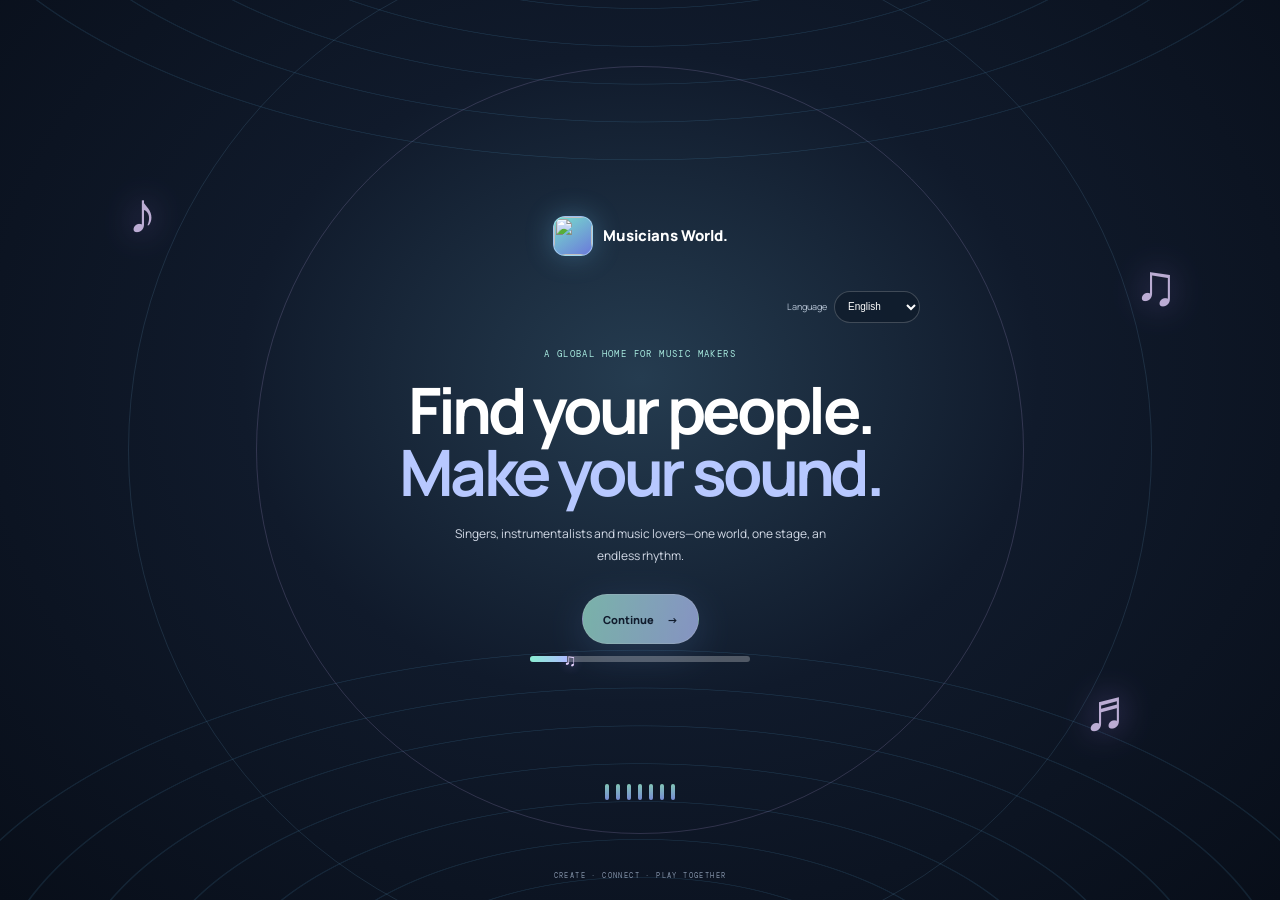
==== mobile/index.html @ e8fdbe84 "Prepare Musicians World for Vercel deployment Co-authored-by: Copilot <223556219+Copilot@users.norep" ====
<!doctype html>
<html lang="en">
<head>
	<meta charset="utf-8">
	<meta name="viewport" content="width=device-width, initial-scale=1, viewport-fit=cover">
	<meta name="theme-color" content="#0b0911">
	<meta name="description" content="Sign in to Musicians World, a global community for musicians.">
	<title>Musicians World | Mobile access</title>
	<link rel="icon" type="image/svg+xml" href="/assets/musicians-world-profile.svg">
	<link rel="stylesheet" href="/mobile/style.css?v=9">
	<script src="/translations.js?v=4" defer></script>
	<script src="/app.js?v=32" defer></script>
</head>
<body>
	<section class="music-splash" id="welcomeSplash" aria-label="Welcome to Musicians World">
		<div class="splash-stage" aria-hidden="true"><span class="splash-orbit orbit-one"></span><span class="splash-orbit orbit-two"></span><span class="splash-note note-one">♪</span><span class="splash-note note-two">♫</span><span class="splash-note note-three">♬</span><span class="splash-equalizer"><i></i><i></i><i></i><i></i><i></i><i></i><i></i></span></div>
		<div class="splash-content"><a class="splash-brand" href="/mobile" aria-label="Musicians World home"><span class="splash-brand-mark"><img src="/assets/musicians-world-profile.svg" alt=""></span><span>Musicians World<span class="brand-dot">.</span></span></a><label class="splash-language"><span>Language</span><select id="introLanguage" aria-label="Choose page language"><option value="en">English</option><option value="es">Español</option><option value="fr">Français</option><option value="pt">Português</option><option value="sw">Kiswahili</option></select></label><p class="splash-kicker">A global home for music makers</p><h1>Find your people.<br><span>Make your sound.</span></h1><p class="splash-copy">Singers, instrumentalists and music lovers—one world, one stage, an endless rhythm.</p><button class="splash-enter" type="button" data-enter-site disabled>Continue <span aria-hidden="true">→</span></button><div class="splash-progress-track" id="splashProgressTrack"><progress class="splash-progress" id="splashProgress" max="30" value="0" aria-label="Welcome screen progress"></progress><span class="splash-progress-note" aria-hidden="true">♫</span></div><p class="sr-only" id="splashProgressAnnouncement" role="status" aria-live="polite" aria-atomic="true"></p></div>
		<span class="splash-bottom">CREATE · CONNECT · PLAY TOGETHER</span>
	</section>
	<main class="mobile-auth" id="loginView">
		<header class="mobile-header">
			<a class="mobile-logo" href="/mobile" aria-label="Musicians World mobile home"><span class="mobile-mark"><img src="/assets/musicians-world-profile.svg" alt=""></span><span>Musicians World<span class="period">.</span></span></a>
			<span class="secure-label"><span aria-hidden="true"></span>Secure access</span>
		</header>
		<div class="mobile-card">
			<section id="setupStep" hidden>
				<p class="mobile-step"><span></span>Initial setup · Admin</p>
				<h1>Create your admin account</h1>
				<p class="mobile-intro">Set up the account that manages staff access. Use a unique password with at least 12 characters.</p>
				<form id="setupForm">
					<div class="mobile-field"><label for="setupName">Full name</label><input id="setupName" name="name" autocomplete="name" maxlength="80" required></div>
					<div class="mobile-field"><label for="setupEmail">Email <span class="optional">optional</span></label><input id="setupEmail" name="email" type="email" autocomplete="email" maxlength="254"></div>
					<div class="mobile-field"><label for="setupUsername">Username</label><input id="setupUsername" name="username" autocomplete="username" minlength="3" maxlength="32" pattern="[A-Za-z0-9._]{3,32}" required></div>
					<div class="mobile-field"><label for="setupPassword">Password</label><input id="setupPassword" name="password" type="password" autocomplete="new-password" minlength="12" maxlength="1024" required></div>
					<button class="mobile-primary" type="submit">Create admin account <span aria-hidden="true">→</span></button>
					<p class="mobile-message" id="setupMessage" role="alert"></p>
				</form>
			</section>

			<section id="passwordStep" hidden>
				<p class="mobile-step"><span></span>Account sign in</p>
				<h1>Welcome back</h1>
				<p class="mobile-intro">Sign in to your Musicians World account and continue your journey.</p>
				<form id="loginForm">
					<div class="mobile-field"><label for="username">Email or username</label><input id="username" name="username" autocomplete="username" placeholder="name@example.com or alex.admin" required><p class="mobile-hint">Use the email address on your account or your username.</p></div>
					<div class="mobile-field"><label for="password">Password</label><div class="mobile-password"><input id="password" name="password" type="password" autocomplete="current-password" placeholder="Enter your password" required><button class="mobile-reveal" id="togglePassword" type="button" aria-label="Show password">Show</button></div></div>
					<div class="mobile-field" id="loginOtpField" hidden><label for="loginTotpCode">Authenticator code</label><input id="loginTotpCode" name="totpCode" inputmode="numeric" autocomplete="one-time-code" pattern="[0-9]{6}" maxlength="6" placeholder="000000"><p class="mobile-hint">Enter the current six-digit code from your authenticator app.</p></div>
					<div class="mobile-remember"><label><input id="savePassword" type="checkbox"><span>Save password in this browser</span></label><p class="mobile-hint">Uses your browser password manager. The app never stores your plain-text password.</p></div>
					<button class="mobile-primary" type="submit">Continue securely <span aria-hidden="true">→</span></button>
					<p class="mobile-message" id="loginMessage" role="alert"></p>
				</form>
				<div class="mobile-google" id="googleSignInSection" hidden>
					<p class="mobile-google-divider">Or continue with</p>
					<div id="googleSignInButton"></div>
					<p class="mobile-hint">New Google accounts receive a confirmation email and need administrator approval.</p>
					<p class="mobile-message" id="googleLoginMessage" role="status"></p>
				</div>
				<button class="mobile-link-button" id="showRecoveryButton" type="button">Forgot your password? Recover it with a code</button>
				<button class="mobile-link-button" id="showSignupButton" type="button">Create a viewer account</button>
				<p class="mobile-server-note">Passwords and permissions are checked by the Node.js server. New viewer accounts need administrator approval.</p>
			</section>

			<section id="recoveryStep" hidden>
				<p class="mobile-step"><span></span>Account recovery</p>
				<h1>Reset your password</h1>
				<p class="mobile-intro">Request a one-time code at the email address on your account. If you can’t access that email, contact your administrator.</p>
				<form id="recoveryRequestForm">
					<div class="mobile-field"><label for="recoveryRequestIdentity">Email or username</label><input id="recoveryRequestIdentity" name="identity" autocomplete="username" maxlength="254" required></div>
					<button class="mobile-primary" id="recoveryCodeRequestButton" type="submit">Send verification code <span aria-hidden="true">→</span></button>
					<p class="mobile-hint" id="recoverySetupNote" role="status" hidden>Password recovery is temporarily unavailable because email delivery is not configured. Contact the administrator to configure recovery email.</p>
					<p class="mobile-message" id="recoveryRequestMessage" role="status"></p>
				</form>
				<form id="recoveryVerifyForm" hidden>
					<p class="mobile-hint">If an approved account matches, you’ll receive a code at its registered email address. It expires in 10 minutes. Use a password of at least 12 characters.</p>
					<input id="recoveryIdentity" name="identity" type="hidden">
					<div class="mobile-field"><label for="recoveryCode">Six-digit verification code</label><input id="recoveryCode" name="code" inputmode="numeric" autocomplete="one-time-code" pattern="[0-9]{6}" maxlength="6" required></div>
					<div class="mobile-field"><label for="recoveryNewPassword">New password</label><input id="recoveryNewPassword" name="newPassword" type="password" autocomplete="new-password" minlength="12" maxlength="1024" required></div>
					<div class="mobile-field"><label for="recoveryConfirmPassword">Confirm new password</label><input id="recoveryConfirmPassword" name="confirmPassword" type="password" autocomplete="new-password" minlength="12" maxlength="1024" required></div>
					<button class="mobile-primary" type="submit">Reset password securely <span aria-hidden="true">→</span></button>
					<p class="mobile-message" id="recoveryVerifyMessage" role="alert"></p>
					<button class="mobile-link-button" id="resendRecoveryButton" type="button">Send another code</button>
				</form>
				<button class="mobile-link-button" id="cancelRecoveryButton" type="button">← Back to sign in</button>
			</section>

			<section id="signupStep" hidden>
				<p class="mobile-step"><span></span>New account</p>
				<h1>Create your account</h1>
				<p class="mobile-intro">Request a viewer account with your email and a strong password. An administrator can approve it sooner; if no decision is made, it will be approved automatically after 24 hours.</p>
				<form id="signupForm">
					<div class="mobile-field"><label for="signupName">Full name</label><input id="signupName" name="name" autocomplete="name" maxlength="80" required></div>
					<div class="mobile-field"><label for="signupEmail">Email</label><input id="signupEmail" name="email" type="email" autocomplete="email" maxlength="254" required></div>
					<div class="mobile-field"><label for="signupCountry">Country you’re joining from</label><select id="signupCountry" name="countryCode" autocomplete="country" required><option value="">Choose your country</option></select><p class="mobile-hint">Only administrators can see this registration detail.</p></div>
					<div class="mobile-field"><label for="signupUsername">Username</label><input id="signupUsername" name="username" autocomplete="username" minlength="3" maxlength="32" pattern="[A-Za-z0-9._]{3,32}" required></div>
					<div class="mobile-field"><label for="signupPassword">Password</label><input id="signupPassword" name="password" type="password" autocomplete="new-password" minlength="12" maxlength="1024" required></div>
					<div class="mobile-remember compact"><label><input id="saveSignupPassword" type="checkbox"><span>Save password in this browser</span></label></div>
					<button class="mobile-primary" type="submit">Create viewer account <span aria-hidden="true">→</span></button>
					<p class="mobile-message" id="signupMessage" role="alert"></p> 
				</form>
				<div class="mobile-google" id="googleSignupSection" hidden>
					<p class="mobile-google-divider">Or request access with Google</p>
					<div id="googleSignupButton"></div>
					<p class="mobile-hint">Your verified Google email will receive a confirmation. An administrator can approve your account sooner; otherwise it is approved automatically after 24 hours.</p>
					<p class="mobile-message" id="googleSignupMessage" role="status"></p>
				</div>
				<button class="mobile-link-button" id="cancelSignupButton" type="button">← Back to sign in</button>
			</section>
		</div>
		<footer class="mobile-footer"><span>Secure access to the global musician community.</span><a href="/">Desktop version</a></footer>
	</main>
</body>
</html>
---- mobile/style.css ----
@import url('https://fonts.googleapis.com/css2?family=DM+Mono:wght@400;500&family=Manrope:wght@400;500;600;700;800&display=swap');

:root {
	color-scheme: light;
	--ink: #172823;
	--muted: #68766f;
	--line: #dce3dc;
	--paper: #f4f6f0;
	--white: #fff;
	--green: #176b52;
	--green-dark: #104c3c;
	--lime: #d3ed76;
	--red: #b43b36;
	--mono: 'DM Mono', monospace;
	--sans: 'Manrope', 'Segoe UI', sans-serif;
}

* { box-sizing: border-box; }
[hidden] { display: none !important; }
.music-splash { position: fixed; z-index: 20; inset: 0; display: grid; overflow: hidden; place-items: center; padding: 28px 20px max(50px, env(safe-area-inset-bottom)); isolation: isolate; background: radial-gradient(ellipse at 50% 42%, #253c50 0, #101a2b 44%, #080e19 100%); color: #fff; }
.splash-stage { position: absolute; z-index: -1; inset: 0; overflow: hidden; opacity: .8; }
.splash-stage::before, .splash-stage::after { position: absolute; inset: auto -10% -55% -10%; height: 85%; border-radius: 50%; background: repeating-radial-gradient(ellipse at center, transparent 0 42px, rgba(106,202,255,.13) 43px 44px, transparent 45px 76px); content: ''; animation: splash-stage-pulse 8s ease-in-out infinite alternate; }
.splash-stage::after { inset: -65% -10% auto -10%; transform: rotate(180deg); animation-delay: -4s; }
.splash-orbit { position: absolute; top: 50%; left: 50%; width: 80vw; aspect-ratio: 1; border: 1px solid rgba(135,209,255,.16); border-radius: 50%; transform: translate(-50%,-50%); animation: splash-orbit 22s linear infinite; }
.orbit-two { width: 60vw; border-color: rgba(215,187,255,.22); animation-duration: 17s; animation-direction: reverse; }
.splash-note { position: absolute; color: #e7d2ff; font-size: clamp(32px, 10vw, 58px); text-shadow: 0 0 32px rgba(181,142,255,.8); animation: splash-note-float 5s ease-in-out infinite; }
.note-one { top: 19%; left: 10%; }.note-two { top: 27%; right: 8%; animation-delay: -1.6s; }.note-three { right: 12%; bottom: 17%; animation-delay: -3s; }
.splash-equalizer { position: absolute; bottom: 9%; left: 50%; display: flex; align-items: center; gap: 7px; height: 54px; transform: translateX(-50%); }
.splash-equalizer i { width: 4px; height: 28%; border-radius: 8px; background: linear-gradient(#a0f1da,#92a9ff); animation: splash-equalize .8s ease-in-out infinite alternate; }
.splash-equalizer i:nth-child(2n) { animation-delay: -.3s; }.splash-equalizer i:nth-child(3n) { animation-delay: -.55s; }.splash-equalizer i:nth-child(4n) { animation-delay: -.15s; }
.splash-content { width: min(100%, 560px); text-align: center; animation: splash-arrive .9s cubic-bezier(.2,.8,.2,1) both; }
.splash-brand { display: inline-flex; align-items: center; gap: 10px; margin-bottom: clamp(32px,9vh,65px); color: white; font-size: 15px; font-weight: 800; text-decoration: none; }
.splash-brand-mark { display: grid; width: 40px; height: 40px; place-items: center; overflow: hidden; border: 1px solid rgba(185,221,255,.65); border-radius: 12px; background: linear-gradient(145deg,#77e0cb,#6b78db); color: #101a2b; box-shadow: 0 0 28px rgba(118,206,255,.3); font-size: 15px; }
.splash-brand-mark img, .mobile-mark img { display: block; width: 100%; height: 100%; border-radius: inherit; object-fit: cover; }
.splash-kicker { color: #a7e9de; font: 9px var(--mono); letter-spacing: 1.4px; text-transform: uppercase; }
.splash-content h1 { margin: 19px 0; font-size: clamp(40px, 11vw, 64px); letter-spacing: -.06em; line-height: .98; }
.splash-content h1 span { color: #b7c8ff; }
.splash-copy { max-width: 390px; margin: 0 auto; color: #d3dae7; font-size: 12px; line-height: 1.8; }
.splash-enter { display: inline-flex; min-height: 50px; align-items: center; gap: 13px; margin-top: 28px; padding: 0 20px; border: 1px solid rgba(255,255,255,.25); border-radius: 999px; background: linear-gradient(100deg,#a4efda,#b6c4ff); color: #101a2b; font-size: 11px; font-weight: 800; box-shadow: 0 10px 38px rgba(121,179,255,.23); }
.splash-enter:disabled { cursor: wait; opacity: .7; }
.splash-progress-track { position: relative; width: min(220px, 70vw); margin: 12px auto 0; }
.splash-progress { display: block; width: 100%; height: 6px; overflow: hidden; appearance: none; border: 0; border-radius: 999px; background: rgba(255,255,255,.14); }
.splash-progress::-webkit-progress-bar { border-radius: inherit; background: rgba(255,255,255,.14); }
.splash-progress::-webkit-progress-value { border-radius: inherit; background: linear-gradient(90deg,#8aeed3,#aebdff); transition: width .1s linear; }
.splash-progress::-moz-progress-bar { border-radius: inherit; background: linear-gradient(90deg,#8aeed3,#aebdff); }
.splash-progress-note { position: absolute; top: 50%; left: clamp(9px, var(--progress, 0%), calc(100% - 9px)); color: #e7d2ff; font-size: 17px; line-height: 1; text-shadow: 0 0 10px rgba(181,142,255,.9); transform: translate(-50%, -50%); transition: left .1s linear; }
.splash-bottom { position: absolute; bottom: max(20px, env(safe-area-inset-bottom)); color: #8291a7; font: 7px var(--mono); letter-spacing: 1.4px; }
@keyframes splash-arrive { from { opacity: 0; transform: translateY(20px) scale(.98); } to { opacity: 1; transform: translateY(0) scale(1); } }
@keyframes splash-orbit { to { rotate: 360deg; } }
@keyframes splash-note-float { 0%,100% { transform: translateY(0) rotate(-8deg); } 50% { transform: translateY(-18px) rotate(9deg); } }
@keyframes splash-equalize { to { height: 94%; } }
@keyframes splash-stage-pulse { to { opacity: .38; transform: scale(1.1); } }
@media (prefers-reduced-motion: reduce) { .splash-content, .splash-orbit, .splash-note, .splash-equalizer i, .splash-stage::before, .splash-stage::after { animation: none; } }
.splash-language { display: flex; width: fit-content; align-items: center; gap: 7px; margin: -30px 0 25px auto; color: #b8c5d6; font-size: 9px; }
.splash-language select { width: auto; height: 32px; padding: 0 9px; border: 1px solid rgba(255,255,255,.2); border-radius: 999px; background: rgba(15,27,42,.72); color: white; font-size: 10px; }
.sr-only { position: absolute; width: 1px; height: 1px; overflow: hidden; clip: rect(0,0,0,0); white-space: nowrap; clip-path: inset(50%); }
body { min-width: 0; min-height: 100vh; margin: 0; background: var(--paper); color: var(--ink); font-family: var(--sans); }
button, input { font: inherit; }
button { cursor: pointer; }
button:focus-visible, a:focus-visible, input:focus-visible { outline: 3px solid rgba(23,107,82,.3); outline-offset: 2px; }

.mobile-auth { display: flex; flex-direction: column; width: min(460px, calc(100% - 32px)); min-height: 100vh; margin: 0 auto; padding: max(24px, env(safe-area-inset-top)) 0 max(22px, env(safe-area-inset-bottom)); }
.mobile-header { display: flex; align-items: center; justify-content: space-between; gap: 12px; margin-bottom: clamp(30px, 7vh, 58px); }
.mobile-logo { display: inline-flex; align-items: center; gap: 10px; color: var(--ink); font-size: 15px; font-weight: 800; text-decoration: none; }
.mobile-mark { display: grid; flex: 0 0 38px; place-items: center; width: 38px; height: 38px; overflow: hidden; border-radius: 10px; background: var(--green-dark); color: var(--lime); font-size: 16px; }
.period { color: var(--green); }
.secure-label { display: inline-flex; align-items: center; gap: 7px; color: var(--muted); font: 9px var(--mono); letter-spacing: .3px; text-transform: uppercase; }
.secure-label span, .mobile-step span { width: 7px; height: 7px; border-radius: 50%; background: #64a77e; box-shadow: 0 0 0 4px #e1eee7; }
.mobile-card { flex: 1 0 auto; padding: clamp(23px, 6vw, 36px); border: 1px solid var(--line); border-radius: 12px; background: var(--white); box-shadow: 0 14px 40px rgba(23,40,35,.07); animation: rise .35s ease-out both; }
.mobile-step { display: flex; align-items: center; gap: 9px; margin: 0 0 16px; color: var(--green); font: 10px var(--mono); letter-spacing: .7px; text-transform: uppercase; }
.mobile-step span { width: 6px; height: 6px; background: var(--green); box-shadow: 0 0 0 4px #e1eee7; }
.mobile-card h1 { margin: 0 0 9px; font-size: clamp(26px, 7vw, 32px); letter-spacing: -.8px; line-height: 1.15; }
.mobile-intro { margin: 0 0 25px; color: var(--muted); font-size: 13px; line-height: 1.7; }
.mobile-field { min-width: 0; margin: 16px 0; }
.mobile-field label { display: block; margin-bottom: 7px; font-size: 11px; font-weight: 800; }
.optional { color: var(--muted); font-size: 10px; font-weight: 500; }
.mobile-field input, .mobile-field select { width: 100%; min-height: 48px; padding: 11px 13px; border: 1px solid var(--line); border-radius: 6px; background: #fff; color: var(--ink); font-size: 13px; transition: border-color .15s, box-shadow .15s; }
.mobile-field input:focus, .mobile-field select:focus { border-color: var(--green); box-shadow: 0 0 0 3px rgba(23,107,82,.1); outline: none; }
.mobile-field input::placeholder { color: #98a39c; }
.mobile-hint { margin: 6px 0 0; color: var(--muted); font-size: 10px; line-height: 1.6; }
.mobile-primary { display: flex; align-items: center; justify-content: center; gap: 8px; width: 100%; min-height: 49px; margin-top: 21px; padding: 11px 15px; border: 0; border-radius: 6px; background: var(--green); color: white; font-size: 12px; font-weight: 800; transition: background .15s, transform .15s; }
.mobile-primary:hover { background: var(--green-dark); }
.mobile-primary:active { transform: translateY(1px); }
.mobile-primary:disabled { cursor: not-allowed; opacity: .65; }
.mobile-password { position: relative; }
.mobile-password input { padding-right: 60px; }
.mobile-reveal { position: absolute; top: 0; right: 3px; min-width: 50px; height: 48px; border: 0; background: transparent; color: var(--muted); font-size: 11px; }
.mobile-message { min-height: 18px; margin: 10px 0 0; color: var(--red); font-size: 11px; line-height: 1.55; }
.mobile-message.success { color: var(--green-dark); }
.mobile-link-button { display: block; min-height: 38px; margin: 8px auto 0; padding: 7px 4px; border: 0; background: transparent; color: var(--muted); font-size: 11px; text-align: center; }
.mobile-link-button:hover { color: var(--green); }
.mobile-server-note { margin: 13px 0 0; color: var(--muted); font-size: 10px; line-height: 1.6; text-align: center; }
.mobile-google { margin-top: 18px; padding-top: 16px; border-top: 1px solid var(--line); }
.mobile-google-divider { margin: 0 0 13px; color: var(--muted); font-size: 10px; text-align: center; }
.mobile-google > div { display: flex; justify-content: center; min-height: 40px; }
.mobile-google .mobile-hint { text-align: center; }
.mobile-footer { display: flex; justify-content: space-between; gap: 12px; margin-top: 20px; color: var(--muted); font-size: 9px; line-height: 1.5; }
.mobile-footer a { flex: 0 0 auto; color: var(--green); text-decoration: none; }
.mobile-footer a:hover { text-decoration: underline; }

@keyframes rise { from { opacity: 0; transform: translateY(7px); } to { opacity: 1; transform: translateY(0); } }
@media (max-width: 380px) {
	.mobile-auth { width: min(100% - 24px, 460px); }
	.mobile-card { padding: 22px 18px; }
	.secure-label { font-size: 8px; }
}
@media (prefers-reduced-motion: reduce) {
	*, *::before, *::after { animation-duration: .01ms !important; animation-iteration-count: 1 !important; transition-duration: .01ms !important; }
}

:root {
	color-scheme: dark;
	--ink: #f5f2fb;
	--muted: #aaa4ba;
	--line: #302a3d;
	--paper: #100d18;
	--white: #191522;
	--green: #b6a0ff;
	--green-dark: #d3c6ff;
	--lime: #8af3d0;
}
body { background: radial-gradient(ellipse at 50% 0,#281c3b,#0b0911 55%); color: var(--ink); }
.mobile-logo { color: var(--ink); }
.mobile-mark { background: linear-gradient(145deg,#8af3d0,#b9a2ff); color: #15111d; }
.period, .mobile-step { color: var(--lime); }
.secure-label span, .mobile-step span { background: var(--lime); box-shadow: 0 0 0 4px rgba(138,243,208,.12); }
.mobile-card { border-color: rgba(185,162,255,.2); border-radius: 20px; background: linear-gradient(145deg,rgba(31,25,43,.98),rgba(17,14,24,.98)); box-shadow: 0 24px 70px rgba(0,0,0,.32); }
.mobile-field input, .mobile-field select { border-color: var(--line); border-radius: 10px; background: #100d18; color: var(--ink); }
.mobile-field input:focus, .mobile-field select:focus { border-color: var(--lime); box-shadow: 0 0 0 3px rgba(138,243,208,.12); }
.mobile-primary { border-radius: 10px; background: linear-gradient(100deg,#8af3d0,#b9a2ff); color: #15111d; box-shadow: 0 9px 28px rgba(142,115,218,.15); }
.mobile-link-button { color: #c8b6ff; }
.mobile-link-button:hover { color: var(--lime); }
.mobile-google { border-color: var(--line); }
.mobile-hint, .mobile-server-note { color: var(--muted); }

/* Mobile sign-in refresh */
:root { --ink: #f6f5ff; --muted: #b4b5cd; --line: #33395c; --paper: #11162c; --white: #191f3d; --green: #9a95ff; --green-dark: #c7c4ff; --lime: #c9f27a; }
body { background: radial-gradient(ellipse at 85% 8%,#38366d 0,transparent 35%),radial-gradient(ellipse at 8% 90%,#1f564e 0,transparent 36%),#11162c; }
.mobile-auth { width: min(480px,calc(100% - 28px)); }
.mobile-header { margin-bottom: clamp(26px,6vh,48px); }
.mobile-mark { border-radius: 12px; background: linear-gradient(140deg,#c9f27a,#91e0ca); box-shadow: 0 7px 22px rgba(139,151,255,.22); }
.period,.mobile-step { color: #c9f27a; }
.secure-label { padding: 8px 11px; border: 1px solid rgba(201,242,122,.18); border-radius: 999px; background: rgba(201,242,122,.07); color: #dce5ce; }
.secure-label span,.mobile-step span { background: #c9f27a; box-shadow: 0 0 0 4px rgba(201,242,122,.12); }
.mobile-card { padding: clamp(24px,6vw,38px); border-color: rgba(184,188,255,.2); border-radius: 22px; background: linear-gradient(150deg,rgba(29,35,69,.98),rgba(20,25,49,.98)); box-shadow: 0 28px 90px rgba(0,0,0,.34),inset 0 1px rgba(255,255,255,.04); }
.mobile-card h1 { letter-spacing: -.045em; }
.mobile-field label { color: #f3f2ff; }
.mobile-field input,.mobile-field select { border-color: #3c4268; border-radius: 11px; background: #141a35; }
.mobile-field input:focus,.mobile-field select:focus { border-color: #a29eff; box-shadow: 0 0 0 4px rgba(154,149,255,.13); }
.mobile-primary { min-height: 51px; border-radius: 11px; background: linear-gradient(110deg,#c9f27a,#a6e5c2); color: #202747; box-shadow: 0 10px 30px rgba(169,226,153,.12); }
.mobile-primary:hover { background: linear-gradient(110deg,#d6f89a,#b9efd0); }
.mobile-link-button { color: #c9c5ff; }
.mobile-link-button:hover { color: #d6f89a; }
.mobile-google { border-color: #33395c; }
.mobile-message.success { color: #b8f1ce; }
@media(max-width:380px) { .mobile-card { padding: 22px 18px; } }
/* Midnight navy and warm gold mobile palette */
:root { --ink: #f4f2ec; --muted: #bac1cd; --line: #34445d; --paper: #141e2d; --white: #202e43; --green: #d9b66e; --green-dark: #f0d69e; --lime: #e0bd73; }
body { background: radial-gradient(ellipse at 85% 8%,rgba(215,173,91,.18),transparent 35%),radial-gradient(ellipse at 8% 90%,rgba(76,100,139,.3),transparent 38%),#111a29; }
.mobile-mark { background: linear-gradient(145deg,#f0d89e,#c99b4a); color: #26364f; }
.period,.mobile-step { color: #e1bc70; }
.secure-label { border-color: rgba(215,173,91,.25); background: rgba(215,173,91,.08); }
.secure-label span,.mobile-step span { background: #e0bd73; box-shadow: 0 0 0 4px rgba(215,173,91,.12); }
.mobile-card { border-color: #38475d; background: linear-gradient(150deg,rgba(31,45,66,.98),rgba(23,34,52,.98)); }
.mobile-field input,.mobile-field select { border-color: #43536b; background: #152236; }
.mobile-field input:focus,.mobile-field select:focus { border-color: #d9b66e; box-shadow: 0 0 0 4px rgba(215,173,91,.14); }
.mobile-primary { background: linear-gradient(110deg,#d8b467,#efd69d); color: #222d40; box-shadow: 0 10px 28px rgba(215,173,91,.13); }
.mobile-primary:hover { background: linear-gradient(110deg,#e1c27d,#f5e3b8); }
.mobile-link-button { color: #e6cb91; }
.mobile-link-button:hover { color: #fff0c7; }
.mobile-google { border-color: #34445d; }
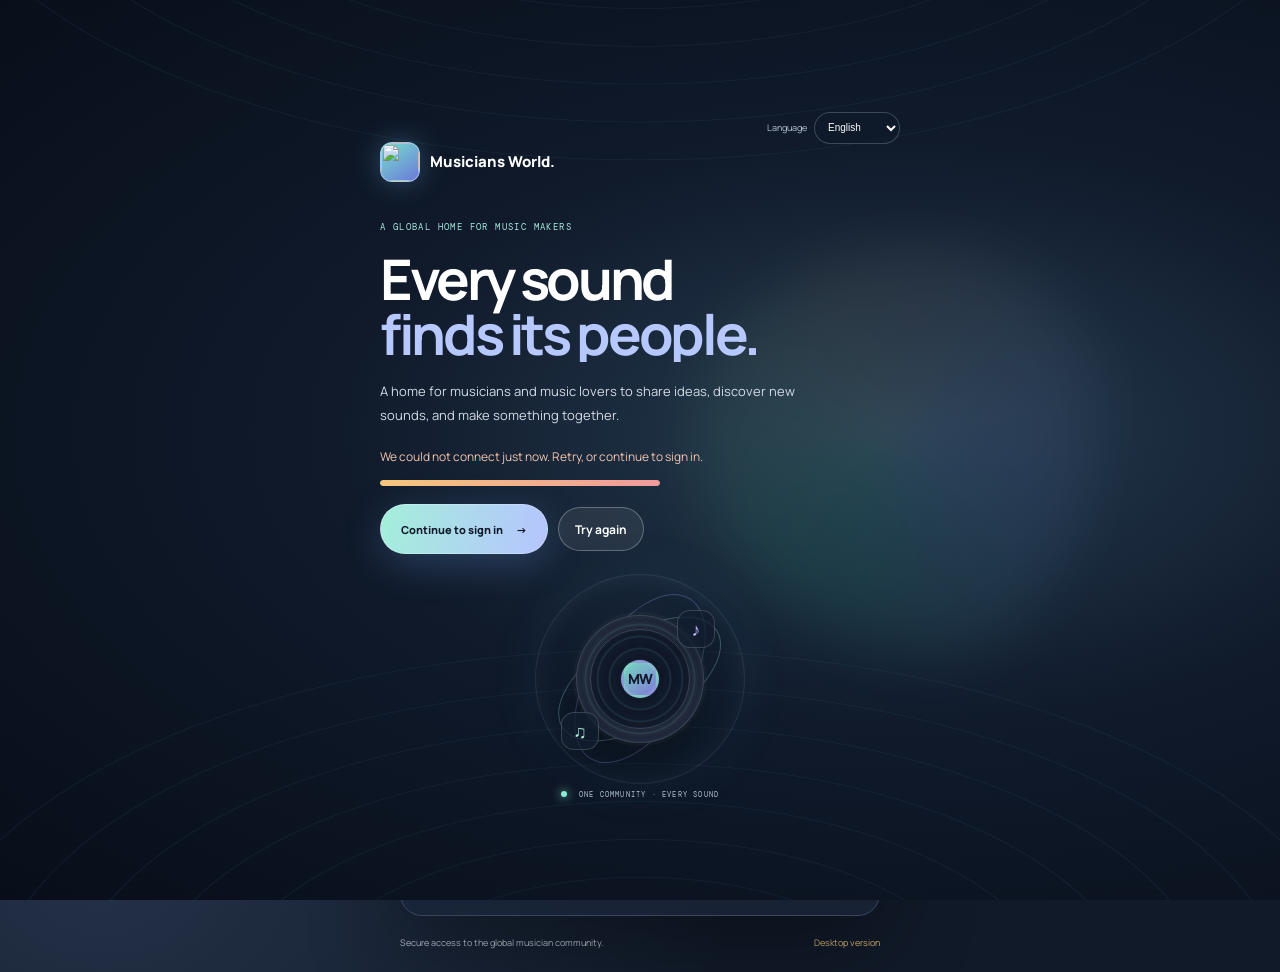
==== commit 39411546: "Implement community and account improvements Co-authored-by: Copilot <223556219+Copilot@users.norepl" ====
--- a/mobile/index.html
+++ b/mobile/index.html
@@ -7,22 +7,44 @@
 	<meta name="description" content="Sign in to Musicians World, a global community for musicians.">
 	<title>Musicians World | Mobile access</title>
 	<link rel="icon" type="image/svg+xml" href="/assets/musicians-world-profile.svg">
-	<link rel="stylesheet" href="/mobile/style.css?v=9">
-	<script src="/translations.js?v=4" defer></script>
-	<script src="/app.js?v=32" defer></script>
+	<link rel="stylesheet" href="/mobile/style.css?v=16">
+	<script src="/translations.js?v=13" defer></script>
+	<script src="/app.js?v=44" defer></script>
 </head>
 <body>
 	<section class="music-splash" id="welcomeSplash" aria-label="Welcome to Musicians World">
-		<div class="splash-stage" aria-hidden="true"><span class="splash-orbit orbit-one"></span><span class="splash-orbit orbit-two"></span><span class="splash-note note-one">♪</span><span class="splash-note note-two">♫</span><span class="splash-note note-three">♬</span><span class="splash-equalizer"><i></i><i></i><i></i><i></i><i></i><i></i><i></i></span></div>
-		<div class="splash-content"><a class="splash-brand" href="/mobile" aria-label="Musicians World home"><span class="splash-brand-mark"><img src="/assets/musicians-world-profile.svg" alt=""></span><span>Musicians World<span class="brand-dot">.</span></span></a><label class="splash-language"><span>Language</span><select id="introLanguage" aria-label="Choose page language"><option value="en">English</option><option value="es">Español</option><option value="fr">Français</option><option value="pt">Português</option><option value="sw">Kiswahili</option></select></label><p class="splash-kicker">A global home for music makers</p><h1>Find your people.<br><span>Make your sound.</span></h1><p class="splash-copy">Singers, instrumentalists and music lovers—one world, one stage, an endless rhythm.</p><button class="splash-enter" type="button" data-enter-site disabled>Continue <span aria-hidden="true">→</span></button><div class="splash-progress-track" id="splashProgressTrack"><progress class="splash-progress" id="splashProgress" max="30" value="0" aria-label="Welcome screen progress"></progress><span class="splash-progress-note" aria-hidden="true">♫</span></div><p class="sr-only" id="splashProgressAnnouncement" role="status" aria-live="polite" aria-atomic="true"></p></div>
-		<span class="splash-bottom">CREATE · CONNECT · PLAY TOGETHER</span>
+		<div class="splash-stage" aria-hidden="true"><span class="splash-morph"></span><span class="splash-orbit orbit-one"></span><span class="splash-orbit orbit-two"></span><span class="splash-note note-one">♪</span><span class="splash-note note-two">♫</span><span class="splash-note note-three">♬</span><span class="splash-equalizer"><i></i><i></i><i></i><i></i><i></i><i></i><i></i></span></div>
+		<div class="splash-layout">
+			<div class="splash-content">
+				<a class="splash-brand" href="/mobile" aria-label="Musicians World home"><span class="splash-brand-mark"><img src="/assets/musicians-world-profile.svg" alt=""></span><span>Musicians World<span class="brand-dot">.</span></span></a>
+				<label class="splash-language"><span>Language</span><select id="introLanguage" aria-label="Choose page language"><option value="en">English</option><option value="es">Español</option><option value="fr">Français</option><option value="pt">Português</option><option value="sw">Kiswahili</option></select></label>
+				<p class="splash-kicker">A global home for music makers</p><h1>Every sound<br><span>finds its people.</span></h1>
+				<p class="splash-copy">A home for musicians and music lovers to share ideas, discover new sounds, and make something together.</p>
+				<p class="splash-status" id="splashStatus" role="status" aria-live="polite">Please wait while we prepare your music community.</p>
+				<div class="splash-progress-track" id="splashProgressTrack" role="progressbar" aria-label="Preparing your secure session" aria-valuemin="0" aria-valuemax="100" aria-valuetext="Preparing your secure session"><span class="splash-progress-fill"></span></div>
+				<div class="splash-actions"><button class="splash-enter" id="splashContinue" type="button" data-enter-site disabled>Preparing your welcome <span aria-hidden="true">♪</span></button><button class="splash-retry" id="splashRetry" type="button" hidden>Try again</button></div>
+			</div>
+			<div class="splash-visual" aria-hidden="true"><span class="splash-visual-orbit orbit-wide"></span><span class="splash-visual-orbit orbit-tall"></span><div class="splash-record"><span class="splash-record-groove"></span><span class="splash-record-label">MW</span></div><span class="splash-visual-note note-a">♪</span><span class="splash-visual-note note-b">♫</span><div class="splash-visual-caption"><span></span> ONE COMMUNITY · EVERY SOUND</div></div>
+		</div>
 	</section>
+	<dialog class="account-options-dialog" id="accountOptionsDialog" aria-labelledby="accountOptionsTitle">
+		<form method="dialog" class="account-options-close"><button type="submit" aria-label="Close account options">×</button></form>
+		<p class="splash-kicker">YOUR MUSIC WORLD AWAITS</p><h2 id="accountOptionsTitle">How would you like to continue?</h2><p class="account-options-copy">Choose your usual sign-in or start a new community account.</p>
+		<div class="account-options-google" id="accountOptionsGoogleSection"><button class="account-options-google-fallback" id="accountOptionsGoogleFallback" type="button" disabled>Continue with Google</button><div id="accountOptionsGoogleButton" hidden></div><p class="account-options-google-note" id="accountOptionsGoogleNote" role="status">Google sign-in is not configured for this site yet.</p><p class="message" id="accountOptionsGoogleMessage" role="status"></p></div>
+		<div class="account-options-divider"><span>or use your account</span></div>
+		<div class="account-options-actions"><button class="account-option-primary" id="accountEmailButton" type="button">Sign in with email or username</button><button class="account-option-secondary" id="accountCreateButton" type="button">Create a new account</button></div>
+		<button class="account-options-cancel" id="accountOptionsCancel" type="button">Not now</button>
+	</dialog>
 	<main class="mobile-auth" id="loginView">
 		<header class="mobile-header">
 			<a class="mobile-logo" href="/mobile" aria-label="Musicians World mobile home"><span class="mobile-mark"><img src="/assets/musicians-world-profile.svg" alt=""></span><span>Musicians World<span class="period">.</span></span></a>
 			<span class="secure-label"><span aria-hidden="true"></span>Secure access</span>
 		</header>
 		<div class="mobile-card">
+			<div class="auth-mode-switch" id="authModeSwitch" role="group" aria-label="Account options" hidden>
+				<button type="button" data-auth-mode="login" aria-pressed="true">Sign in</button>
+				<button type="button" data-auth-mode="signup" aria-pressed="false">Create account</button>
+			</div>
 			<section id="setupStep" hidden>
 				<p class="mobile-step"><span></span>Initial setup · Admin</p>
 				<h1>Create your admin account</h1>
@@ -55,8 +77,8 @@
 					<p class="mobile-hint">New Google accounts receive a confirmation email and need administrator approval.</p>
 					<p class="mobile-message" id="googleLoginMessage" role="status"></p>
 				</div>
+				<button class="mobile-link-button" id="showAccountOptionsButton" type="button">More sign-in options</button>
 				<button class="mobile-link-button" id="showRecoveryButton" type="button">Forgot your password? Recover it with a code</button>
-				<button class="mobile-link-button" id="showSignupButton" type="button">Create a viewer account</button>
 				<p class="mobile-server-note">Passwords and permissions are checked by the Node.js server. New viewer accounts need administrator approval.</p>
 			</section>
 
@@ -79,6 +101,7 @@
 					<button class="mobile-primary" type="submit">Reset password securely <span aria-hidden="true">→</span></button>
 					<p class="mobile-message" id="recoveryVerifyMessage" role="alert"></p>
 					<button class="mobile-link-button" id="resendRecoveryButton" type="button">Send another code</button>
+					<p class="mobile-hint">For security, you can request another code after 60 seconds.</p>
 				</form>
 				<button class="mobile-link-button" id="cancelRecoveryButton" type="button">← Back to sign in</button>
 			</section>
--- a/mobile/style.css
+++ b/mobile/style.css
@@ -17,42 +17,85 @@
 
 * { box-sizing: border-box; }
 [hidden] { display: none !important; }
-.music-splash { position: fixed; z-index: 20; inset: 0; display: grid; overflow: hidden; place-items: center; padding: 28px 20px max(50px, env(safe-area-inset-bottom)); isolation: isolate; background: radial-gradient(ellipse at 50% 42%, #253c50 0, #101a2b 44%, #080e19 100%); color: #fff; }
-.splash-stage { position: absolute; z-index: -1; inset: 0; overflow: hidden; opacity: .8; }
-.splash-stage::before, .splash-stage::after { position: absolute; inset: auto -10% -55% -10%; height: 85%; border-radius: 50%; background: repeating-radial-gradient(ellipse at center, transparent 0 42px, rgba(106,202,255,.13) 43px 44px, transparent 45px 76px); content: ''; animation: splash-stage-pulse 8s ease-in-out infinite alternate; }
-.splash-stage::after { inset: -65% -10% auto -10%; transform: rotate(180deg); animation-delay: -4s; }
-.splash-orbit { position: absolute; top: 50%; left: 50%; width: 80vw; aspect-ratio: 1; border: 1px solid rgba(135,209,255,.16); border-radius: 50%; transform: translate(-50%,-50%); animation: splash-orbit 22s linear infinite; }
-.orbit-two { width: 60vw; border-color: rgba(215,187,255,.22); animation-duration: 17s; animation-direction: reverse; }
-.splash-note { position: absolute; color: #e7d2ff; font-size: clamp(32px, 10vw, 58px); text-shadow: 0 0 32px rgba(181,142,255,.8); animation: splash-note-float 5s ease-in-out infinite; }
-.note-one { top: 19%; left: 10%; }.note-two { top: 27%; right: 8%; animation-delay: -1.6s; }.note-three { right: 12%; bottom: 17%; animation-delay: -3s; }
-.splash-equalizer { position: absolute; bottom: 9%; left: 50%; display: flex; align-items: center; gap: 7px; height: 54px; transform: translateX(-50%); }
-.splash-equalizer i { width: 4px; height: 28%; border-radius: 8px; background: linear-gradient(#a0f1da,#92a9ff); animation: splash-equalize .8s ease-in-out infinite alternate; }
-.splash-equalizer i:nth-child(2n) { animation-delay: -.3s; }.splash-equalizer i:nth-child(3n) { animation-delay: -.55s; }.splash-equalizer i:nth-child(4n) { animation-delay: -.15s; }
-.splash-content { width: min(100%, 560px); text-align: center; animation: splash-arrive .9s cubic-bezier(.2,.8,.2,1) both; }
-.splash-brand { display: inline-flex; align-items: center; gap: 10px; margin-bottom: clamp(32px,9vh,65px); color: white; font-size: 15px; font-weight: 800; text-decoration: none; }
+.music-splash { position: fixed; z-index: 20; inset: 0; display: grid; overflow-x: hidden; overflow-y: auto; place-items: center; padding: 30px 22px max(34px,env(safe-area-inset-bottom)); isolation: isolate; background: radial-gradient(ellipse at 70% 48%, #253c50 0, #101a2b 44%, #080e19 100%); color: #fff; }
+.splash-stage { position: absolute; z-index: 0; inset: 0; overflow: hidden; opacity: .55; pointer-events: none; }
+.splash-morph { position: absolute; top: 50%; left: 70%; width: min(100vw,520px); aspect-ratio: 1; border-radius: 56% 44% 38% 62% / 47% 36% 64% 53%; background: conic-gradient(from 220deg,rgba(42,160,121,.52),rgba(227,190,126,.28),rgba(108,133,203,.4),rgba(42,160,121,.52)); filter: blur(38px); opacity: .52; transform: translate(-50%,-50%) scale(.78); animation: splash-morph 22s cubic-bezier(.45,0,.55,1) infinite alternate; }
+.splash-stage::before,.splash-stage::after { position: absolute; inset: auto -10% -55%; height: 85%; border-radius: 50%; background: repeating-radial-gradient(ellipse at center,transparent 0 42px,rgba(106,202,255,.1) 43px 44px,transparent 45px 76px); content: ''; }
+.splash-stage::after { inset: -65% -10% auto; transform: rotate(180deg); }
+.splash-orbit,.splash-note,.splash-equalizer,.splash-bottom { display: none; }
+.splash-layout { position: relative; z-index: 1; display: grid; width: min(100%,520px); grid-template-columns: 1fr; align-items: center; gap: 20px; margin: auto; }
+.splash-content { position: relative; width: 100%; padding-top: 30px; text-align: left; }
+.splash-content > .splash-brand { animation: splash-text-enter .5s .04s cubic-bezier(.2,.8,.2,1) both; }
+.splash-content > .splash-language { animation: splash-text-enter .5s .1s cubic-bezier(.2,.8,.2,1) both; }
+.splash-content > .splash-kicker { animation: splash-text-enter .55s .2s cubic-bezier(.2,.8,.2,1) both; }
+.splash-content > h1 { animation: splash-title-reveal .85s .32s cubic-bezier(.2,.8,.2,1) both; }
+.splash-content > .splash-copy { animation: splash-text-enter .55s .62s cubic-bezier(.2,.8,.2,1) both; }
+.splash-content > .splash-status { animation: splash-text-enter .55s .8s cubic-bezier(.2,.8,.2,1) both; }
+.splash-content > .splash-progress-track { animation: splash-text-enter .45s .94s cubic-bezier(.2,.8,.2,1) both; }
+.splash-content > .splash-actions { animation: splash-text-enter .45s 1.04s cubic-bezier(.2,.8,.2,1) both; }
+.splash-brand { display: inline-flex; align-items: center; gap: 10px; margin-bottom: 30px; color: white; font-size: 15px; font-weight: 800; text-decoration: none; }
 .splash-brand-mark { display: grid; width: 40px; height: 40px; place-items: center; overflow: hidden; border: 1px solid rgba(185,221,255,.65); border-radius: 12px; background: linear-gradient(145deg,#77e0cb,#6b78db); color: #101a2b; box-shadow: 0 0 28px rgba(118,206,255,.3); font-size: 15px; }
-.splash-brand-mark img, .mobile-mark img { display: block; width: 100%; height: 100%; border-radius: inherit; object-fit: cover; }
+.splash-brand-mark img,.mobile-mark img { display: block; width: 100%; height: 100%; border-radius: inherit; object-fit: cover; }
 .splash-kicker { color: #a7e9de; font: 9px var(--mono); letter-spacing: 1.4px; text-transform: uppercase; }
-.splash-content h1 { margin: 19px 0; font-size: clamp(40px, 11vw, 64px); letter-spacing: -.06em; line-height: .98; }
+.splash-content h1 { margin: 19px 0; font-size: clamp(38px,10vw,56px); letter-spacing: -.06em; line-height: .98; }
 .splash-content h1 span { color: #b7c8ff; }
-.splash-copy { max-width: 390px; margin: 0 auto; color: #d3dae7; font-size: 12px; line-height: 1.8; }
-.splash-enter { display: inline-flex; min-height: 50px; align-items: center; gap: 13px; margin-top: 28px; padding: 0 20px; border: 1px solid rgba(255,255,255,.25); border-radius: 999px; background: linear-gradient(100deg,#a4efda,#b6c4ff); color: #101a2b; font-size: 11px; font-weight: 800; box-shadow: 0 10px 38px rgba(121,179,255,.23); }
+.splash-copy { max-width: 440px; margin: 0; color: #d3dae7; font-size: 13px; line-height: 1.8; }
+.splash-status { min-height: 22px; margin: 20px 0 0; color: #b8c5d6; font-size: 12px; line-height: 1.6; }
+.music-splash[data-phase="ready"] .splash-status { color: #a4efda; }
+.music-splash[data-phase="error"] .splash-status { color: #f0c4ae; }
+.splash-progress-track { position: relative; width: min(280px,100%); height: 6px; overflow: hidden; margin: 11px 0 0; border-radius: 99px; background: rgba(255,255,255,.14); }
+.splash-progress-fill { display: block; width: 38%; height: 100%; border-radius: inherit; background: linear-gradient(90deg,#8aeed3,#b6c4ff); box-shadow: 0 0 14px rgba(138,238,211,.45); animation: splash-loading 1.45s ease-in-out infinite alternate; }
+.music-splash[data-phase="ready"] .splash-progress-fill { width: 100%; animation: none; }
+.music-splash[data-phase="error"] .splash-progress-fill { width: 100%; background: linear-gradient(90deg,#f7c77b,#ef9b9b); animation: none; }
+.splash-actions { display: flex; flex-wrap: wrap; align-items: center; gap: 10px; margin-top: 18px; }
+.splash-enter { display: inline-flex; min-height: 50px; align-items: center; justify-content: center; gap: 13px; padding: 0 20px; border: 1px solid rgba(255,255,255,.25); border-radius: 999px; background: linear-gradient(100deg,#a4efda,#b6c4ff); color: #101a2b; font-size: 11px; font-weight: 800; box-shadow: 0 10px 38px rgba(121,179,255,.23); transition: transform .2s,box-shadow .2s,opacity .2s; }
+.splash-enter:hover:not(:disabled) { transform: translateY(-2px); }
 .splash-enter:disabled { cursor: wait; opacity: .7; }
-.splash-progress-track { position: relative; width: min(220px, 70vw); margin: 12px auto 0; }
-.splash-progress { display: block; width: 100%; height: 6px; overflow: hidden; appearance: none; border: 0; border-radius: 999px; background: rgba(255,255,255,.14); }
-.splash-progress::-webkit-progress-bar { border-radius: inherit; background: rgba(255,255,255,.14); }
-.splash-progress::-webkit-progress-value { border-radius: inherit; background: linear-gradient(90deg,#8aeed3,#aebdff); transition: width .1s linear; }
-.splash-progress::-moz-progress-bar { border-radius: inherit; background: linear-gradient(90deg,#8aeed3,#aebdff); }
-.splash-progress-note { position: absolute; top: 50%; left: clamp(9px, var(--progress, 0%), calc(100% - 9px)); color: #e7d2ff; font-size: 17px; line-height: 1; text-shadow: 0 0 10px rgba(181,142,255,.9); transform: translate(-50%, -50%); transition: left .1s linear; }
-.splash-bottom { position: absolute; bottom: max(20px, env(safe-area-inset-bottom)); color: #8291a7; font: 7px var(--mono); letter-spacing: 1.4px; }
-@keyframes splash-arrive { from { opacity: 0; transform: translateY(20px) scale(.98); } to { opacity: 1; transform: translateY(0) scale(1); } }
-@keyframes splash-orbit { to { rotate: 360deg; } }
-@keyframes splash-note-float { 0%,100% { transform: translateY(0) rotate(-8deg); } 50% { transform: translateY(-18px) rotate(9deg); } }
-@keyframes splash-equalize { to { height: 94%; } }
-@keyframes splash-stage-pulse { to { opacity: .38; transform: scale(1.1); } }
-@media (prefers-reduced-motion: reduce) { .splash-content, .splash-orbit, .splash-note, .splash-equalizer i, .splash-stage::before, .splash-stage::after { animation: none; } }
-.splash-language { display: flex; width: fit-content; align-items: center; gap: 7px; margin: -30px 0 25px auto; color: #b8c5d6; font-size: 9px; }
+.splash-retry { min-height: 44px; padding: 0 16px; border: 1px solid rgba(255,255,255,.28); border-radius: 999px; background: rgba(255,255,255,.07); color: #fff; font-size: 12px; font-weight: 700; }
+.splash-visual { position: relative; display: grid; width: min(52vw,210px); aspect-ratio: 1; place-items: center; justify-self: center; border: 1px solid rgba(193,219,255,.12); border-radius: 50%; background: radial-gradient(circle,rgba(139,192,218,.12),rgba(17,31,49,.16) 58%,transparent 70%); box-shadow: inset 0 0 40px rgba(145,203,229,.08),0 0 50px rgba(68,133,174,.1); animation: splash-arrive 1s .12s cubic-bezier(.2,.8,.2,1) both; }
+.splash-visual-orbit { position: absolute; width: 88%; height: 44%; border: 1px solid rgba(168,222,230,.32); border-radius: 50%; transform: rotate(-32deg); }
+.splash-visual-orbit.orbit-tall { width: 48%; height: 91%; border-color: rgba(186,174,255,.27); transform: rotate(32deg); }
+.splash-record { position: relative; display: grid; width: 62%; aspect-ratio: 1; place-items: center; border: 1px solid rgba(255,255,255,.16); border-radius: 50%; background: repeating-radial-gradient(circle,#111a2b 0 5px,#1b2b3c 6px 7px,#101827 8px 12px); box-shadow: 0 16px 42px rgba(0,0,0,.4),inset 0 0 28px rgba(182,211,255,.13); }
+.splash-record-groove { position: absolute; inset: 11%; border: 1px solid rgba(226,237,255,.18); border-radius: 50%; box-shadow: 0 0 0 8px rgba(225,237,255,.025),0 0 0 17px rgba(225,237,255,.025); }
+.splash-record-label { display: grid; width: 30%; aspect-ratio: 1; place-items: center; border: 3px solid rgba(255,255,255,.1); border-radius: 50%; background: linear-gradient(145deg,#73d8bd,#8279da); color: #101a2b; font-size: 14px; font-weight: 900; letter-spacing: -.08em; }
+.splash-visual-note { position: absolute; display: grid; width: 38px; height: 38px; place-items: center; border: 1px solid rgba(255,255,255,.17); border-radius: 13px; background: rgba(18,30,47,.72); color: #c4b8ff; font-size: 18px; box-shadow: 0 10px 32px rgba(0,0,0,.22); }
+.splash-visual-note.note-a { top: 17%; right: 14%; }.splash-visual-note.note-b { bottom: 16%; left: 12%; color: #a9efdb; }
+.splash-visual-caption { position: absolute; bottom: -16px; color: #b4c3d6; font: 7px var(--mono); letter-spacing: 1.2px; white-space: nowrap; }
+.splash-visual-caption span { display: inline-block; width: 6px; height: 6px; margin-right: 7px; border-radius: 50%; background: #8aeed3; box-shadow: 0 0 10px #8aeed3; }
+.splash-language { position: absolute; top: 0; right: 0; display: flex; width: fit-content; align-items: center; gap: 7px; margin: 0; color: #b8c5d6; font-size: 9px; }
 .splash-language select { width: auto; height: 32px; padding: 0 9px; border: 1px solid rgba(255,255,255,.2); border-radius: 999px; background: rgba(15,27,42,.72); color: white; font-size: 10px; }
+.account-options-dialog { position: fixed; width: min(440px,calc(100% - 32px)); max-width: none; max-height: min(90vh,700px); overflow-y: auto; padding: 30px 24px; border: 1px solid rgba(206,224,255,.2); border-radius: 22px; background: linear-gradient(155deg,#1b293b,#101725 75%); color: #f7f8ff; box-shadow: 0 28px 90px rgba(0,0,0,.55); }
+.account-options-dialog::backdrop { background: rgba(3,8,15,.72); backdrop-filter: blur(10px); }
+.account-options-dialog[open] { animation: dialog-arrive .22s ease-out both; }
+.account-options-close { display: flex; justify-content: flex-end; margin: -12px -10px 18px; }
+.account-options-close button { width: 36px; height: 36px; border: 1px solid rgba(255,255,255,.14); border-radius: 50%; background: rgba(255,255,255,.06); color: white; font-size: 23px; line-height: 1; }
+.account-options-dialog .splash-kicker { margin: 0 0 12px; }
+.account-options-dialog h2 { max-width: 330px; margin: 0; font-size: clamp(23px,7vw,29px); letter-spacing: -.04em; line-height: 1.12; }
+.account-options-copy { margin: 12px 0 22px; color: #bdc8d7; font-size: 13px; line-height: 1.65; }
+.account-options-google [id="accountOptionsGoogleButton"] { display: flex; justify-content: center; }
+.account-options-google-fallback { display: block; width: 100%; min-height: 46px; border: 1px solid #d5d9e1; border-radius: 12px; background: #fff; color: #263248; font-size: 12px; font-weight: 800; }
+.account-options-google-fallback:disabled { cursor: not-allowed; opacity: .76; }
+.account-options-google-note { margin: 8px 0 0; color: #aebbd0; font-size: 11px; line-height: 1.5; text-align: center; }
+.account-options-google .message { margin: 8px 0 0; color: #f3c9c9; font-size: 12px; }
+.account-options-divider { display: flex; align-items: center; gap: 12px; margin: 18px 0; color: #9eacbf; font-size: 10px; }
+.account-options-divider::before,.account-options-divider::after { height: 1px; flex: 1; background: rgba(255,255,255,.13); content: ''; }
+.account-options-actions { display: grid; gap: 10px; }
+.account-option-primary,.account-option-secondary { min-height: 48px; padding: 0 12px; border-radius: 13px; font-size: 12px; font-weight: 800; }
+.account-option-primary { border: 0; background: linear-gradient(100deg,#9fead7,#b6c4ff); color: #111a2a; }
+.account-option-secondary { border: 1px solid rgba(255,255,255,.19); background: rgba(255,255,255,.06); color: #f4f6fb; }
+.account-options-cancel { display: block; margin: 14px auto 0; padding: 8px; border: 0; background: none; color: #aeb8c9; font-size: 11px; }
+@keyframes splash-arrive { from { opacity: 0; transform: translateY(18px) scale(.985); } to { opacity: 1; transform: translateY(0) scale(1); } }
+@keyframes splash-text-enter { from { opacity: 0; transform: translateY(12px); } to { opacity: 1; transform: translateY(0); } }
+@keyframes splash-title-reveal { from { opacity: 0; clip-path: inset(0 100% 0 0); transform: translateY(10px); } to { opacity: 1; clip-path: inset(0); transform: translateY(0); } }
+@keyframes splash-loading { from { transform: translateX(-72%); } to { transform: translateX(164%); } }
+@keyframes dialog-arrive { from { opacity: 0; transform: translateY(10px) scale(.98); } to { opacity: 1; transform: translateY(0) scale(1); } }
+@media (prefers-reduced-motion: reduce) { .splash-content,#welcomeSplash .splash-content > *, .splash-visual,.splash-morph,.splash-stage::before,.splash-stage::after,.splash-progress-fill,.account-options-dialog[open] { animation: none; } }
+@media (max-width: 420px) { .splash-language > span { position: absolute; width: 1px; height: 1px; overflow: hidden; white-space: nowrap; clip-path: inset(50%); } }
+@keyframes splash-morph {
+	0% { border-radius: 56% 44% 38% 62% / 47% 36% 64% 53%; transform: translate(-50%,-50%) rotate(-12deg) scale(.78); }
+	50% { border-radius: 43% 57% 58% 42% / 58% 47% 53% 42%; transform: translate(-50%,-50%) rotate(8deg) scale(.94); }
+	100% { border-radius: 62% 38% 44% 56% / 41% 61% 39% 59%; transform: translate(-50%,-50%) rotate(22deg) scale(.82); }
+}
 .sr-only { position: absolute; width: 1px; height: 1px; overflow: hidden; clip: rect(0,0,0,0); white-space: nowrap; clip-path: inset(50%); }
 body { min-width: 0; min-height: 100vh; margin: 0; background: var(--paper); color: var(--ink); font-family: var(--sans); }
 button, input { font: inherit; }
@@ -169,3 +212,35 @@
 .mobile-link-button { color: #e6cb91; }
 .mobile-link-button:hover { color: #fff0c7; }
 .mobile-google { border-color: #34445d; }
+
+.auth-mode-switch {
+	display: grid;
+	grid-template-columns: repeat(2, minmax(0, 1fr));
+	gap: 5px;
+	margin: 0 0 22px;
+	padding: 5px;
+	border: 1px solid rgba(215, 173, 91, .3);
+	border-radius: 12px;
+	background: rgba(15, 24, 38, .72);
+}
+.auth-mode-switch button {
+	min-height: 43px;
+	padding: 8px 10px;
+	border: 0;
+	border-radius: 9px;
+	background: transparent;
+	color: #c7ced9;
+	font-size: 12px;
+	font-weight: 800;
+}
+.auth-mode-switch button[aria-pressed="true"] {
+	background: linear-gradient(110deg, #d8b467, #efd69d);
+	color: #222d40;
+	box-shadow: 0 3px 12px rgba(215, 173, 91, .15);
+}
+.auth-mode-switch button:not([aria-pressed="true"]):hover { color: #fff0c7; }
+.auth-step-enter { animation: mobile-auth-step-enter .28s ease-out both; }
+@keyframes mobile-auth-step-enter {
+	from { opacity: 0; transform: translateX(10px); }
+	to { opacity: 1; transform: translateX(0); }
+}
